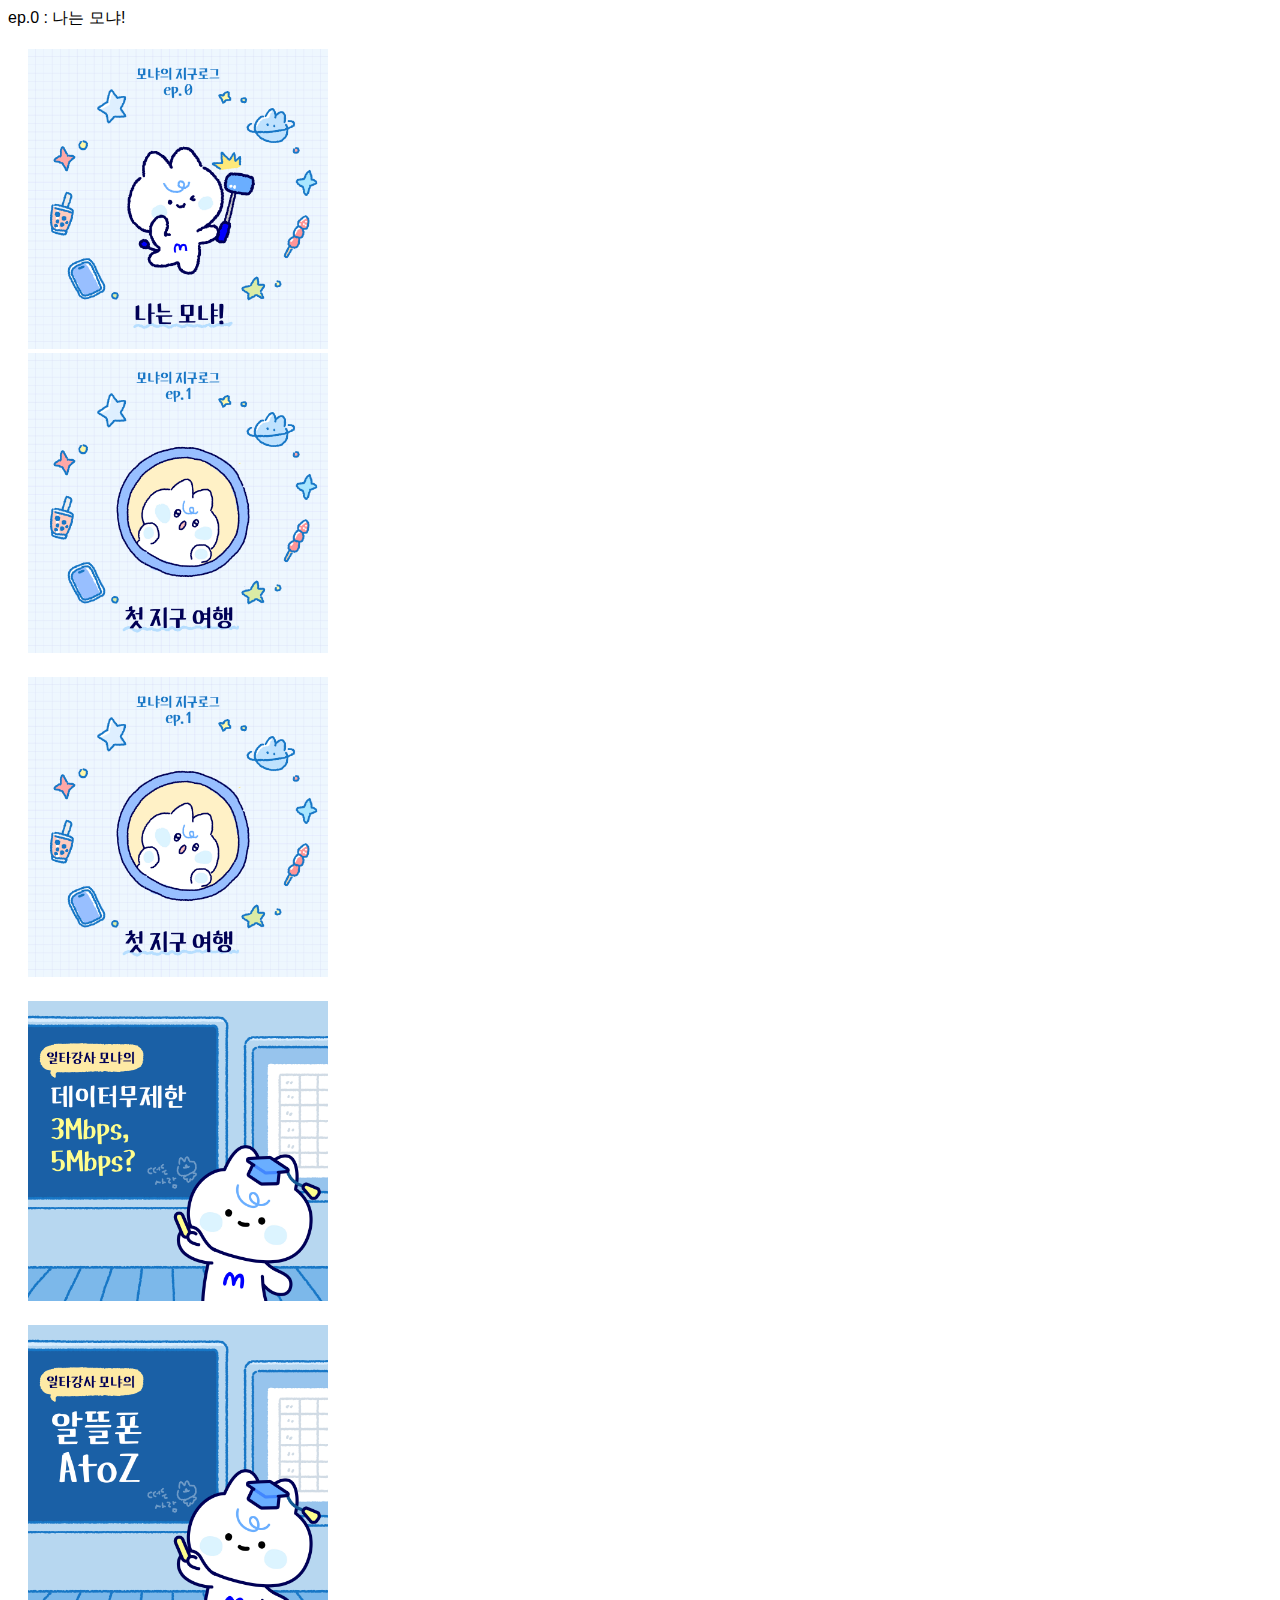
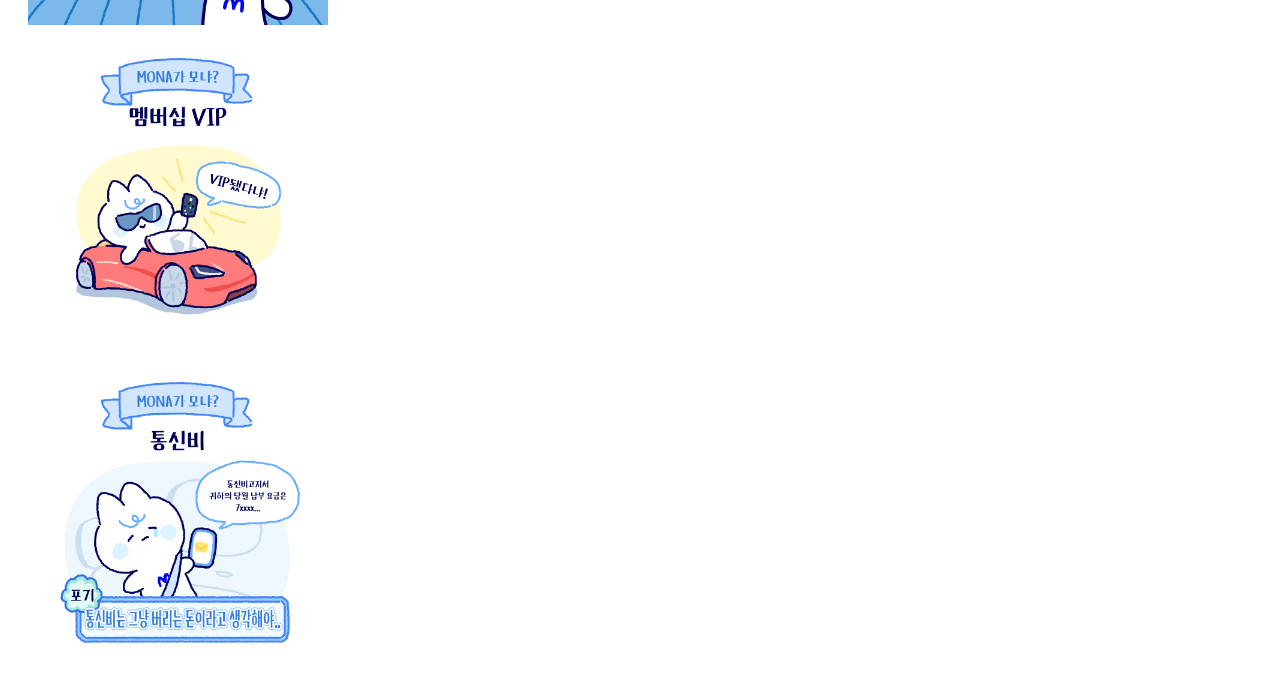
==== index.html @ 95d63085 "INIT COMMIT" ====
<!DOCTYPE html>
<html lang="en">
<head>
    <meta charset="UTF-8">
    <meta name="viewport" content="width=device-width, initial-scale=1.0">
    <link rel="stylesheet" href="styles.css">
    <title>페이지 1</title>
</head>
<body>
    <div>ep.0 : 나는 모냐!</div>
    <div class="thumbnail" onclick="goToPage2('epi0.html')">
        <img id="image" src="./카드뉴스 결과물/230911_모냐의지구로그_00/230911_모냐의지구로그_00_00.jpg" alt="썸네일 1">
        <img id="image" src="./카드뉴스 결과물/230911_모냐의지구로그_01/230911_모냐의지구로그_01_00.jpg" alt="썸네일 2">

    </div>
    <div class="thumbnail" onclick="goToPage2('epi1.html')">
        <img id="image" src="./카드뉴스 결과물/230911_모냐의지구로그_01/230911_모냐의지구로그_01_00.jpg" alt="썸네일 2">
    </div>
    <div class="thumbnail" onclick="goToPage2('epi2.html')">
        <img id="image" src="./카드뉴스 결과물/230911_일타강사모냐_데이터속도/230911_일타강사모냐_데이터속도_00.jpg" alt="썸네일 2">
    </div>
    <div class="thumbnail" onclick="goToPage2('epi3.html')">
        <img id="image" src="./카드뉴스 결과물/230911_일타강사모냐_알뜰폰AtoZ/230911_일타강사모냐_알뜰폰AtoZ_00.jpg" alt="썸네일 2">
    </div>
    <div class="thumbnail" onclick="goToPage2('epi4.html')">
        <img id="image" src="./카드뉴스 결과물/230912_모나가모냐_멤버십VIP/230912_MONA가모냐_멤버십VIP_00.jpg" alt="썸네일 2">
    </div>
    <div class="thumbnail" onclick="goToPage2('epi5.html')">
        <img id="image" src="./카드뉴스 결과물/230912_모나가모냐_통신비/230912_MONA가모냐_통신비_00.jpg" alt="썸네일 2">
    </div>

    <script src="script.js"></script>
</body>
</html>
---- styles.css ----
/* 공통 스타일 */
body {
    font-family: Arial, sans-serif;
}

/* 페이지 1 스타일 */
.thumbnail {
    cursor: pointer;
    width: 100px; /* 원하는 너비로 설정 */
    height: auto; /* 가로 비율을 유지하면서 이미지의 높이 조정 */
    margin: 20px;
}

#image {
    width: 300px;
    height: 300px;
}
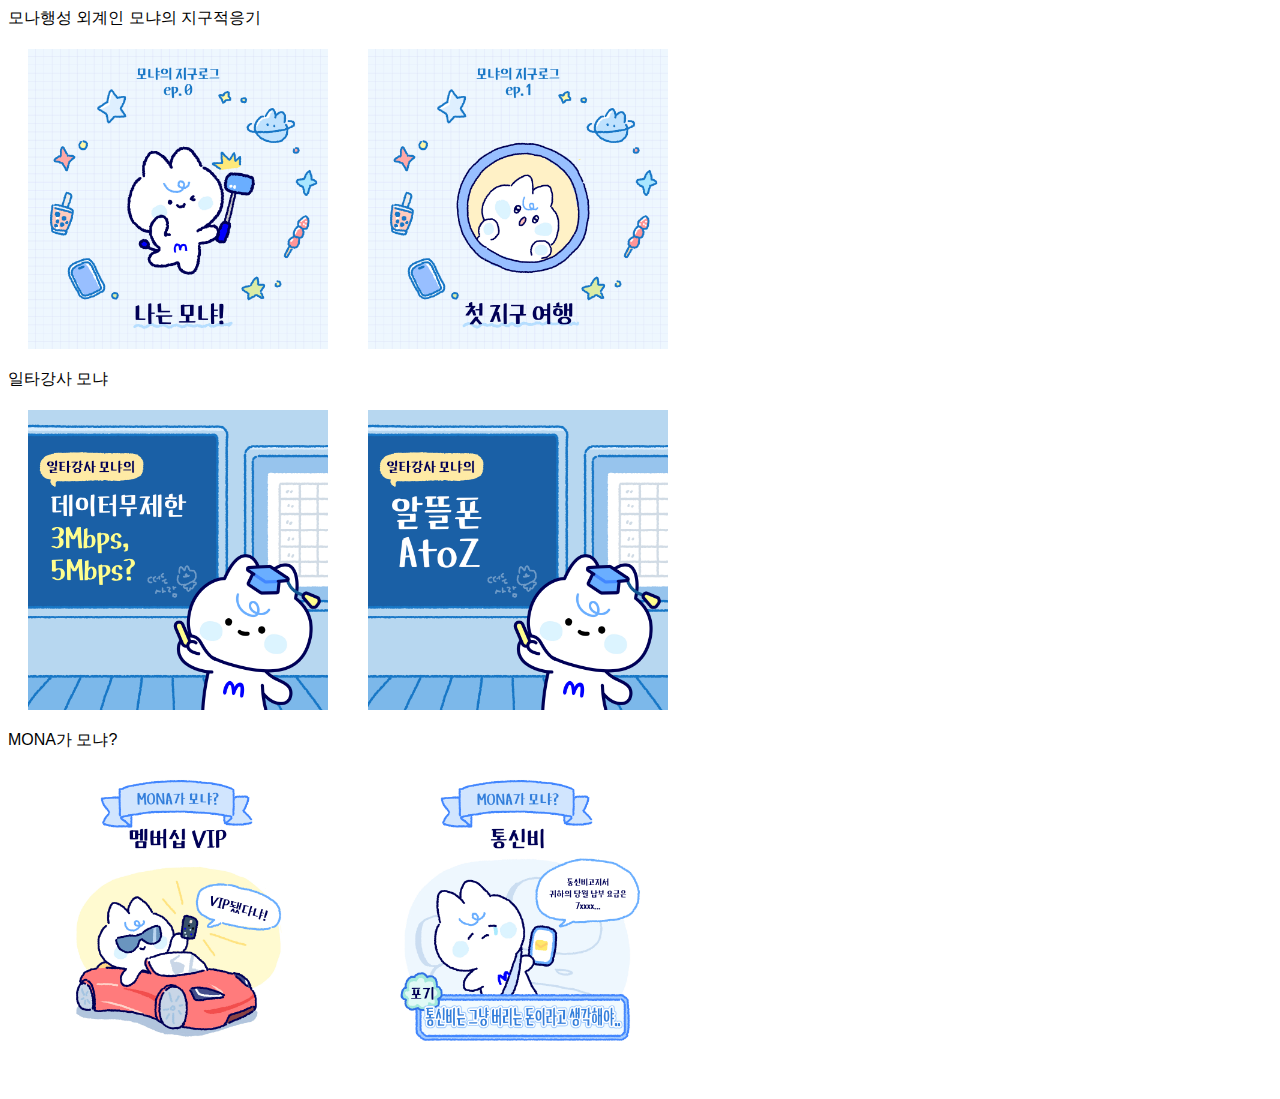
==== commit f07f605d: "[fix] 메인 페이지" ====
--- a/index.html
+++ b/index.html
@@ -7,26 +7,22 @@
     <title>페이지 1</title>
 </head>
 <body>
-    <div>ep.0 : 나는 모냐!</div>
-    <div class="thumbnail" onclick="goToPage2('epi0.html')">
-        <img id="image" src="./카드뉴스 결과물/230911_모냐의지구로그_00/230911_모냐의지구로그_00_00.jpg" alt="썸네일 1">
-        <img id="image" src="./카드뉴스 결과물/230911_모냐의지구로그_01/230911_모냐의지구로그_01_00.jpg" alt="썸네일 2">
+    <div>모나행성 외계인 모냐의 지구적응기</div>
+    <div class="thumbnail">
+        <img id="image" onclick="goToPage2('epi0.html')" src="./카드뉴스 결과물/230911_모냐의지구로그_00/230911_모냐의지구로그_00_00.jpg" alt="썸네일 1">
+        <img id="image" onclick="goToPage2('epi1.html')" src="./카드뉴스 결과물/230911_모냐의지구로그_01/230911_모냐의지구로그_01_00.jpg" alt="썸네일 2">
 
     </div>
-    <div class="thumbnail" onclick="goToPage2('epi1.html')">
-        <img id="image" src="./카드뉴스 결과물/230911_모냐의지구로그_01/230911_모냐의지구로그_01_00.jpg" alt="썸네일 2">
+    <div>일타강사 모냐</div>
+    <div class="thumbnail">
+        <img id="image" onclick="goToPage2('epi2.html')" src="./카드뉴스 결과물/230911_일타강사모냐_데이터속도/230911_일타강사모냐_데이터속도_00.jpg" alt="썸네일 2">
+        <img id="image" onclick="goToPage2('epi3.html')" src="./카드뉴스 결과물/230911_일타강사모냐_알뜰폰AtoZ/230911_일타강사모냐_알뜰폰AtoZ_00.jpg" alt="썸네일 2">
     </div>
-    <div class="thumbnail" onclick="goToPage2('epi2.html')">
-        <img id="image" src="./카드뉴스 결과물/230911_일타강사모냐_데이터속도/230911_일타강사모냐_데이터속도_00.jpg" alt="썸네일 2">
-    </div>
-    <div class="thumbnail" onclick="goToPage2('epi3.html')">
-        <img id="image" src="./카드뉴스 결과물/230911_일타강사모냐_알뜰폰AtoZ/230911_일타강사모냐_알뜰폰AtoZ_00.jpg" alt="썸네일 2">
-    </div>
-    <div class="thumbnail" onclick="goToPage2('epi4.html')">
-        <img id="image" src="./카드뉴스 결과물/230912_모나가모냐_멤버십VIP/230912_MONA가모냐_멤버십VIP_00.jpg" alt="썸네일 2">
-    </div>
-    <div class="thumbnail" onclick="goToPage2('epi5.html')">
-        <img id="image" src="./카드뉴스 결과물/230912_모나가모냐_통신비/230912_MONA가모냐_통신비_00.jpg" alt="썸네일 2">
+    
+    <div>MONA가 모냐?</div>
+    <div class="thumbnail">
+        <img id="image" onclick="goToPage2('epi4.html')" src="./카드뉴스 결과물/230912_모나가모냐_멤버십VIP/230912_MONA가모냐_멤버십VIP_00.jpg" alt="썸네일 2">
+        <img id="image" onclick="goToPage2('epi5.html')" src="./카드뉴스 결과물/230912_모나가모냐_통신비/230912_MONA가모냐_통신비_00.jpg" alt="썸네일 2">
     </div>
 
     <script src="script.js"></script>
--- a/styles.css
+++ b/styles.css
@@ -5,13 +5,11 @@
 
 /* 페이지 1 스타일 */
 .thumbnail {
-    cursor: pointer;
-    width: 100px; /* 원하는 너비로 설정 */
-    height: auto; /* 가로 비율을 유지하면서 이미지의 높이 조정 */
-    margin: 20px;
+    display: flex;
 }
 
 #image {
+    margin: 20px;
     width: 300px;
     height: 300px;
 }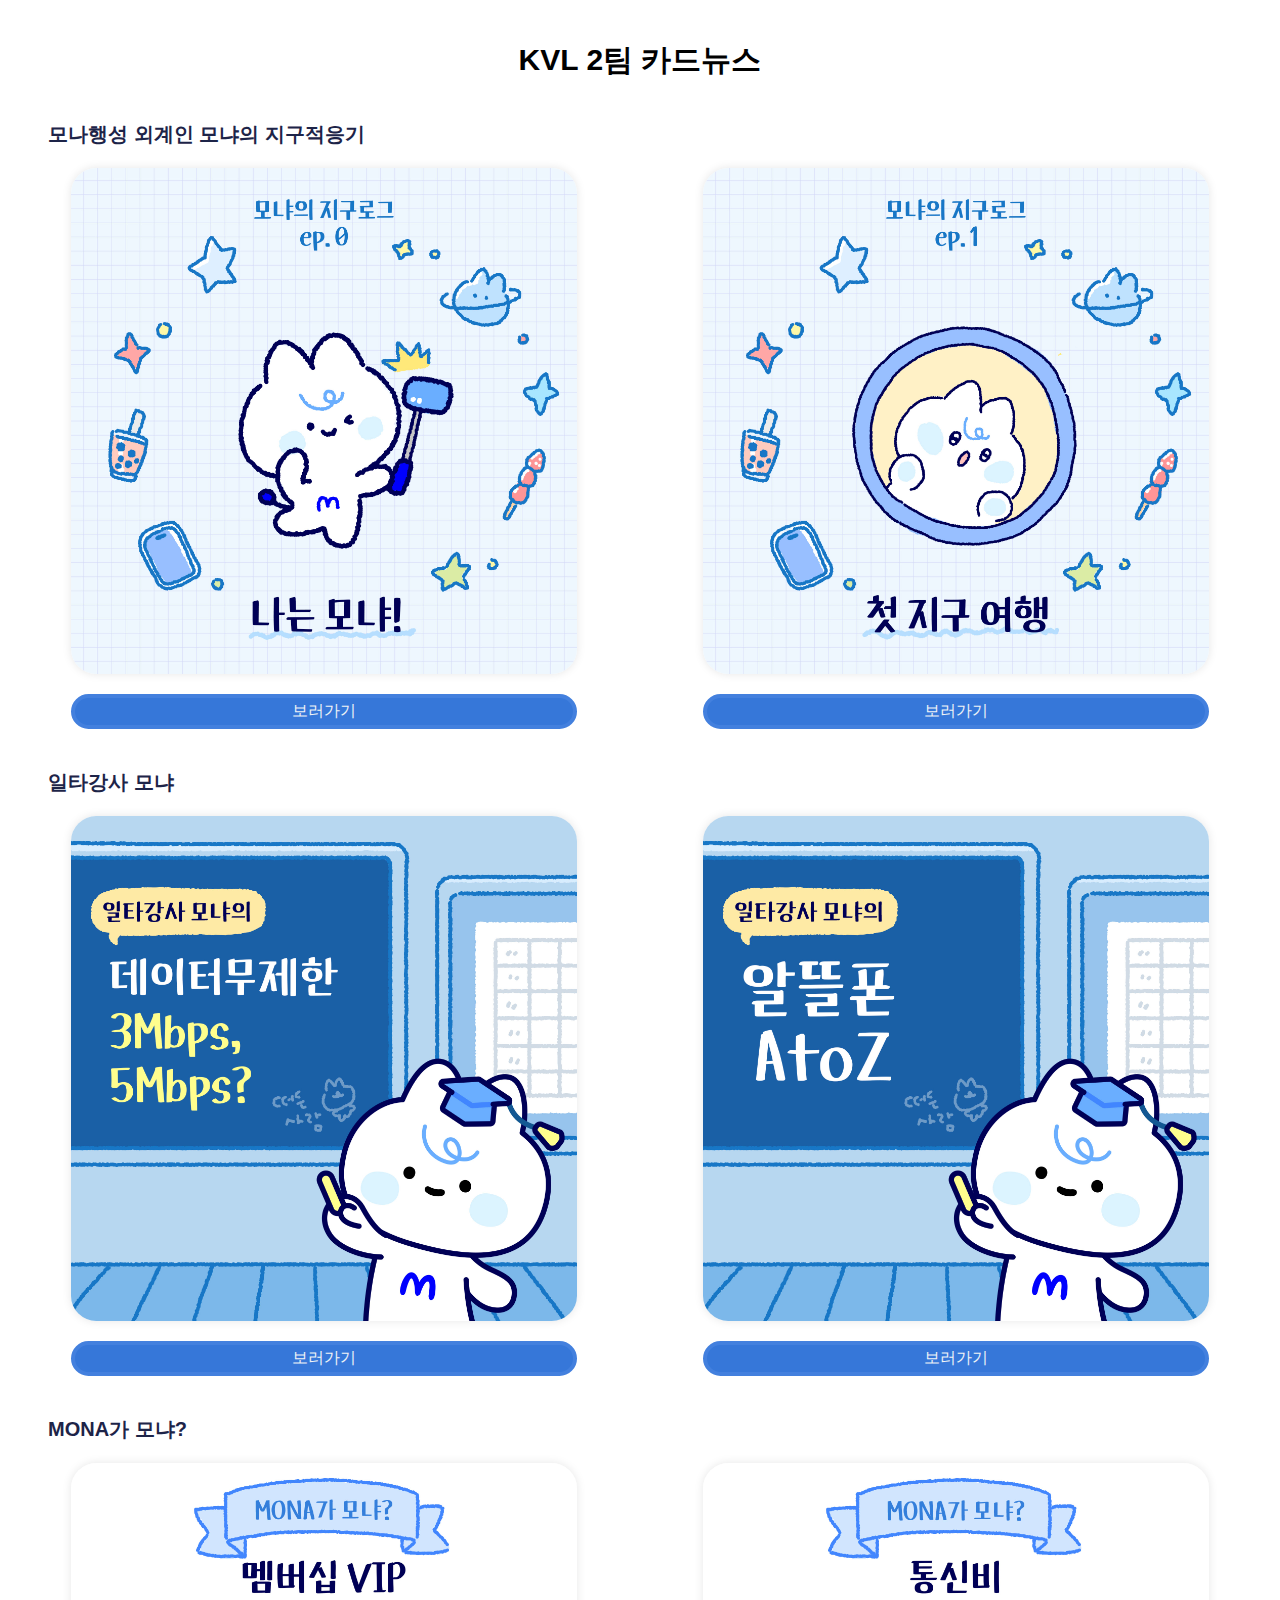
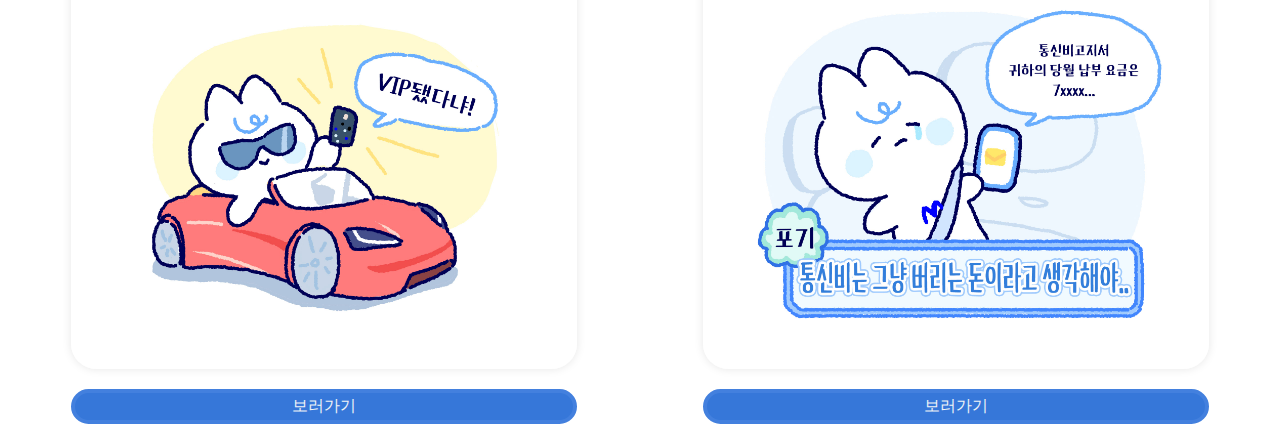
==== commit 61b1c631: "[feat] 메인 페이지 UI 수정 및 제목 추가" ====
--- a/index.html
+++ b/index.html
@@ -4,25 +4,44 @@
     <meta charset="UTF-8">
     <meta name="viewport" content="width=device-width, initial-scale=1.0">
     <link rel="stylesheet" href="styles.css">
-    <title>페이지 1</title>
+    <title>2023 KVL 2팀 카드뉴스</title>
 </head>
 <body>
-    <div>모나행성 외계인 모냐의 지구적응기</div>
+    <div class="title">KVL 2팀 카드뉴스</div>
+
+    <div class="subtitle">모나행성 외계인 모냐의 지구적응기</div>
     <div class="thumbnail">
-        <img id="image" onclick="goToPage2('epi0.html')" src="./카드뉴스 결과물/230911_모냐의지구로그_00/230911_모냐의지구로그_00_00.jpg" alt="썸네일 1">
-        <img id="image" onclick="goToPage2('epi1.html')" src="./카드뉴스 결과물/230911_모냐의지구로그_01/230911_모냐의지구로그_01_00.jpg" alt="썸네일 2">
-
+        <div class="thumbnail-block">
+            <img id="image" onclick="goToPage2('epi0.html')" src="./카드뉴스 결과물/230911_모냐의지구로그_00/230911_모냐의지구로그_00_00.jpg" alt="썸네일 1">
+            <button id="move-page-button" onclick="goToPage2('epi0.html')">보러가기</button>
+        </div>
+        <div class="thumbnail-block">
+            <img id="image" onclick="goToPage2('epi1.html')" src="./카드뉴스 결과물/230911_모냐의지구로그_01/230911_모냐의지구로그_01_00.jpg" alt="썸네일 2">
+            <button id="move-page-button" onclick="goToPage2('epi1.html')">보러가기</button>
+        </div>
     </div>
-    <div>일타강사 모냐</div>
+    <div class="subtitle">일타강사 모냐</div>
     <div class="thumbnail">
-        <img id="image" onclick="goToPage2('epi2.html')" src="./카드뉴스 결과물/230911_일타강사모냐_데이터속도/230911_일타강사모냐_데이터속도_00.jpg" alt="썸네일 2">
+        <div class="thumbnail-block">
+            <img id="image" onclick="goToPage2('epi2.html')" src="./카드뉴스 결과물/230911_일타강사모냐_데이터속도/230911_일타강사모냐_데이터속도_00.jpg" alt="썸네일 2">
+            <button id="move-page-button" onclick="goToPage2('epi2.html')">보러가기</button>
+        </div>
+        <div class="thumbnail-block">
         <img id="image" onclick="goToPage2('epi3.html')" src="./카드뉴스 결과물/230911_일타강사모냐_알뜰폰AtoZ/230911_일타강사모냐_알뜰폰AtoZ_00.jpg" alt="썸네일 2">
+        <button id="move-page-button">보러가기</button>
+    </div>
     </div>
     
-    <div>MONA가 모냐?</div>
+    <div class="subtitle">MONA가 모냐?</div>
     <div class="thumbnail">
-        <img id="image" onclick="goToPage2('epi4.html')" src="./카드뉴스 결과물/230912_모나가모냐_멤버십VIP/230912_MONA가모냐_멤버십VIP_00.jpg" alt="썸네일 2">
-        <img id="image" onclick="goToPage2('epi5.html')" src="./카드뉴스 결과물/230912_모나가모냐_통신비/230912_MONA가모냐_통신비_00.jpg" alt="썸네일 2">
+        <div class="thumbnail-block">
+            <img id="image" onclick="goToPage2('epi4.html')" src="./카드뉴스 결과물/230912_모나가모냐_멤버십VIP/230912_MONA가모냐_멤버십VIP_00.jpg" alt="썸네일 2">
+            <button id="move-page-button" onclick="goToPage2('epi4.html')">보러가기</button>
+        </div>
+        <div class="thumbnail-block">
+            <img id="image" onclick="goToPage2('epi5.html')" src="./카드뉴스 결과물/230912_모나가모냐_통신비/230912_MONA가모냐_통신비_00.jpg" alt="썸네일 2">
+            <button id="move-page-button" onclick="goToPage2('epi5.html')">보러가기</button>
+        </div>
     </div>
 
     <script src="script.js"></script>
--- a/styles.css
+++ b/styles.css
@@ -3,13 +3,55 @@
     font-family: Arial, sans-serif;
 }
 
-/* 페이지 1 스타일 */
 .thumbnail {
     display: flex;
 }
 
 #image {
-    margin: 20px;
-    width: 300px;
-    height: 300px;
+    margin: 20px 0px;
+    width: 80%;
+    height: auto;
+    box-shadow: 0px 0px 10px rgba(0, 0, 0, 0.1);
+    border-radius: 5%;
+}
+
+.title {
+    text-align: center;
+    margin: 40px;
+    font-family: "Noto Sans KR", sans-serif;
+    font-size: 30px;
+    font-weight: 700;
+}
+
+.subtitle {
+    margin: 40px 0px 0px 40px;
+    font-family: "Noto Sans KR", sans-serif;
+    font-size: 20px;
+    font-weight: 600;
+    color: #1D2448;
+}
+
+.thumbnail-block {
+    display: flex;
+    flex-direction: column;
+    align-items: center;
+    justify-content: center; 
+}
+
+#move-page-button {
+    background-color: #3677D9;
+    border: 4px solid #4380DE;
+
+    width: 80%;
+    height: 35px;
+    border-radius: 35px;
+
+    color: #EFF3F6;
+    text-align: center;
+    font-size: 16px;
+    font-family: "Noto Sans KR", sans-serif;
+    font-weight: 500;
+    line-height: normal;
+
+    cursor: pointer;
 }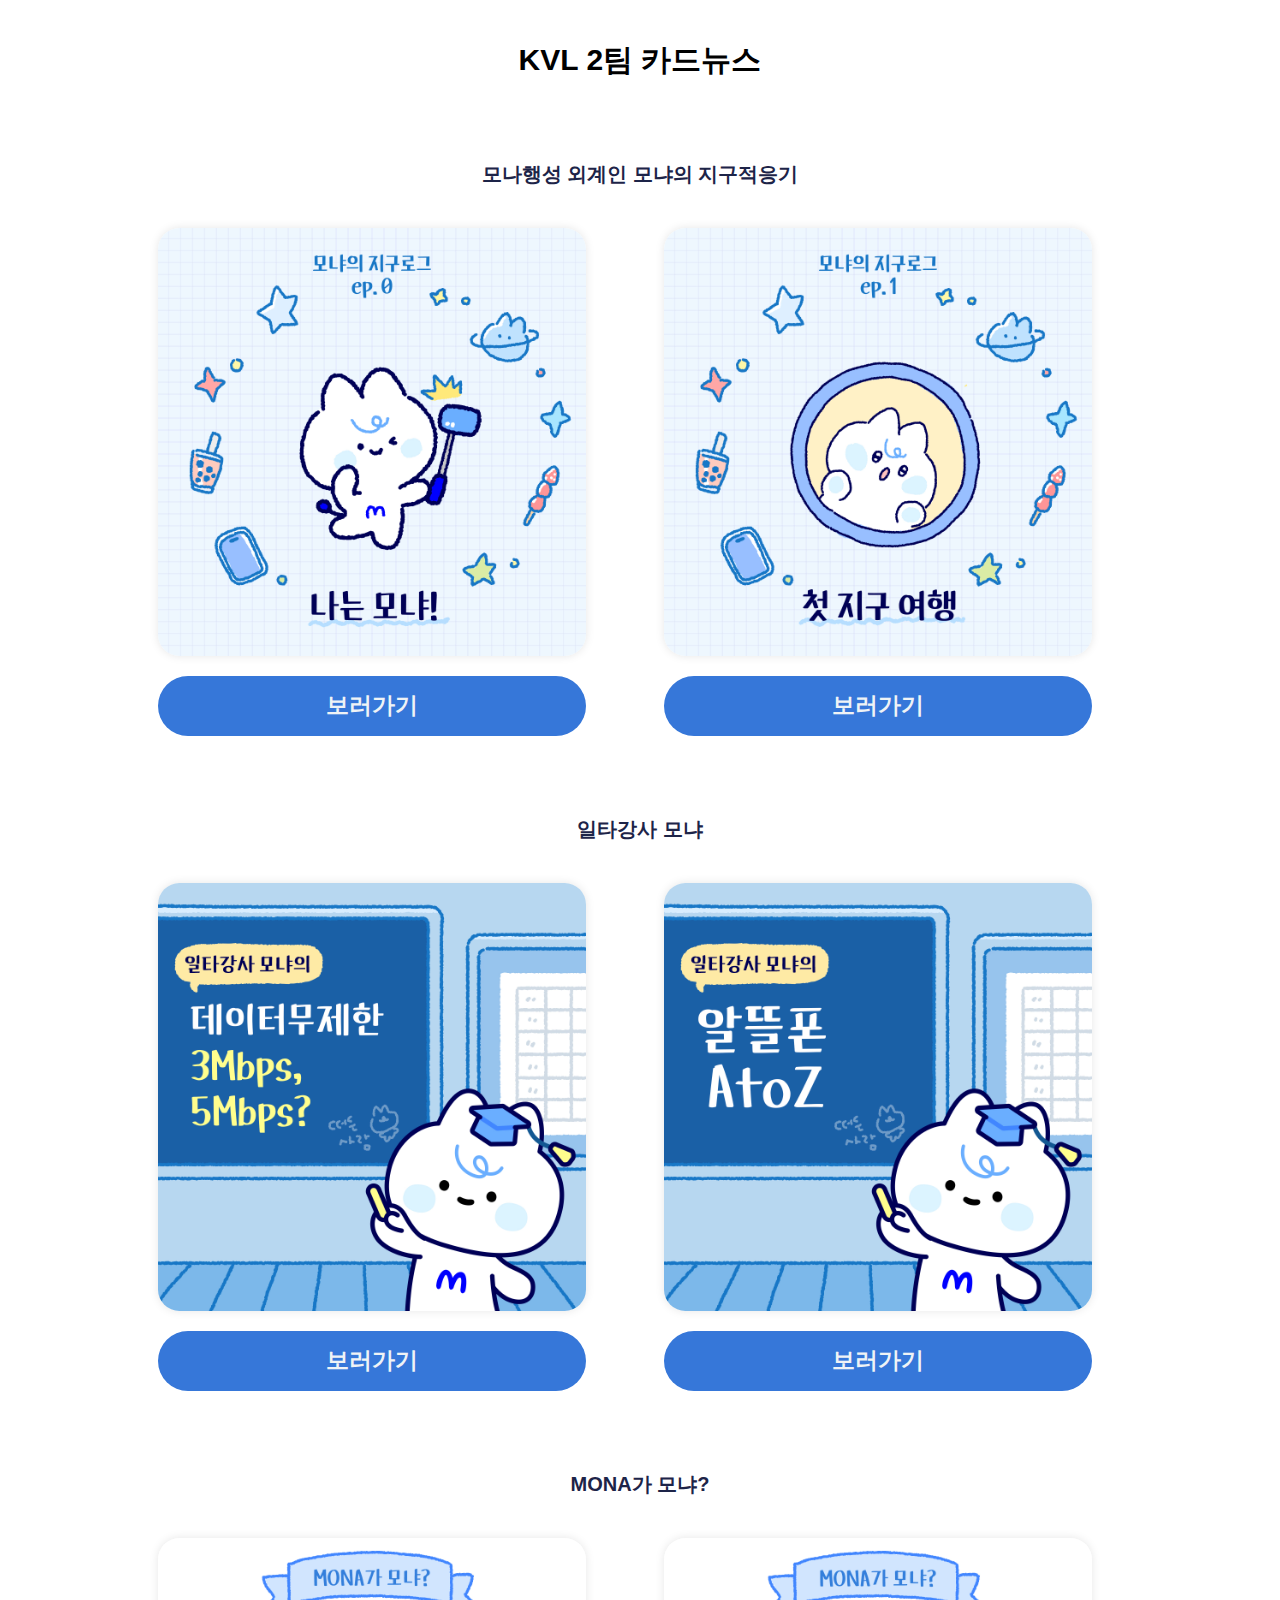
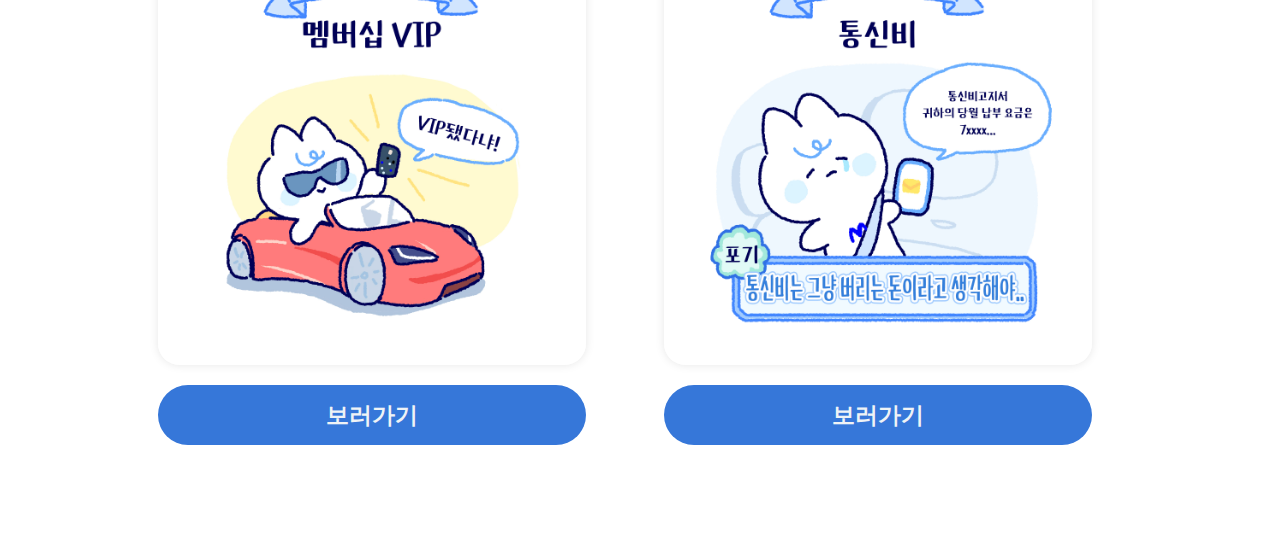
==== commit eaacd2e0: "[fix] 메인페이지 > 카드4 버튼 버그 수정" ====
--- a/index.html
+++ b/index.html
@@ -28,7 +28,7 @@
         </div>
         <div class="thumbnail-block">
         <img id="image" onclick="goToPage2('epi3.html')" src="./카드뉴스 결과물/230911_일타강사모냐_알뜰폰AtoZ/230911_일타강사모냐_알뜰폰AtoZ_00.jpg" alt="썸네일 2">
-        <button id="move-page-button">보러가기</button>
+        <button id="move-page-button" onclick="goToPage2('epi3.html')">보러가기</button>
     </div>
     </div>
     
--- a/styles.css
+++ b/styles.css
@@ -1,15 +1,18 @@
 /* 공통 스타일 */
 body {
-    font-family: Arial, sans-serif;
+    margin-bottom: 100px;
 }
 
 .thumbnail {
     display: flex;
+
+    margin-left: 10%;
+    margin-right: 10%;
 }
 
 #image {
     margin: 20px 0px;
-    width: 80%;
+    width: 90%;
     height: auto;
     box-shadow: 0px 0px 10px rgba(0, 0, 0, 0.1);
     border-radius: 5%;
@@ -24,7 +27,8 @@
 }
 
 .subtitle {
-    margin: 40px 0px 0px 40px;
+    text-align: center;
+    margin: 80px 0px 20px 00px;
     font-family: "Noto Sans KR", sans-serif;
     font-size: 20px;
     font-weight: 600;
@@ -36,22 +40,91 @@
     flex-direction: column;
     align-items: center;
     justify-content: center; 
+
+    margin-right: 3%;
 }
 
 #move-page-button {
     background-color: #3677D9;
-    border: 4px solid #4380DE;
+    border: 0px;
 
-    width: 80%;
-    height: 35px;
+    width: 90%;
+    height: 60px;
     border-radius: 35px;
 
     color: #EFF3F6;
     text-align: center;
-    font-size: 16px;
+    font-size: 23px;
     font-family: "Noto Sans KR", sans-serif;
-    font-weight: 500;
+    font-weight: 600;
     line-height: normal;
 
     cursor: pointer;
+}
+
+#move-page-button:hover {
+    background-color: #EFF3F6;
+    border: 0px;
+    border: 3px solid #3677D9;
+
+    width: 90%;
+    height: 60px;
+    border-radius: 35px;
+
+    color: #3677D9;
+    text-align: center;
+    font-size: 23px;
+    font-family: "Noto Sans KR", sans-serif;
+    font-weight: 600;
+    line-height: normal;
+
+    cursor: pointer;
+}
+
+/* 화면 너비가 600px 이하일 때 버튼을 위아래로 배치 */
+@media (max-width: 600px) {
+    .subtitle {
+        margin: 40px 0px 0px 20px;
+        font-family: "Noto Sans KR", sans-serif;
+        font-size: 20px;
+        font-weight: 600;
+        color: #1D2448;
+    }
+
+    #move-page-button {
+        background-color: #3677D9;
+        border: 0px;
+    
+        width: 100%;
+        height: 35px;
+        border-radius: 35px;
+    
+        color: #EFF3F6;
+        text-align: center;
+        font-size: 15px;
+        font-family: "Noto Sans KR", sans-serif;
+        font-weight: 500;
+        line-height: normal;
+    
+        cursor: pointer;
+    }
+
+    #move-page-button:hover {
+        background-color: #EFF3F6;
+        border: 0px;
+        border: 3px solid #3677D9;
+    
+        width: 100%;
+        height: 35px;
+        border-radius: 35px;
+    
+        color: #3677D9;
+        text-align: center;
+        font-size: 15px;
+        font-family: "Noto Sans KR", sans-serif;
+        font-weight: 500;
+        line-height: normal;
+    
+        cursor: pointer;
+    }
 }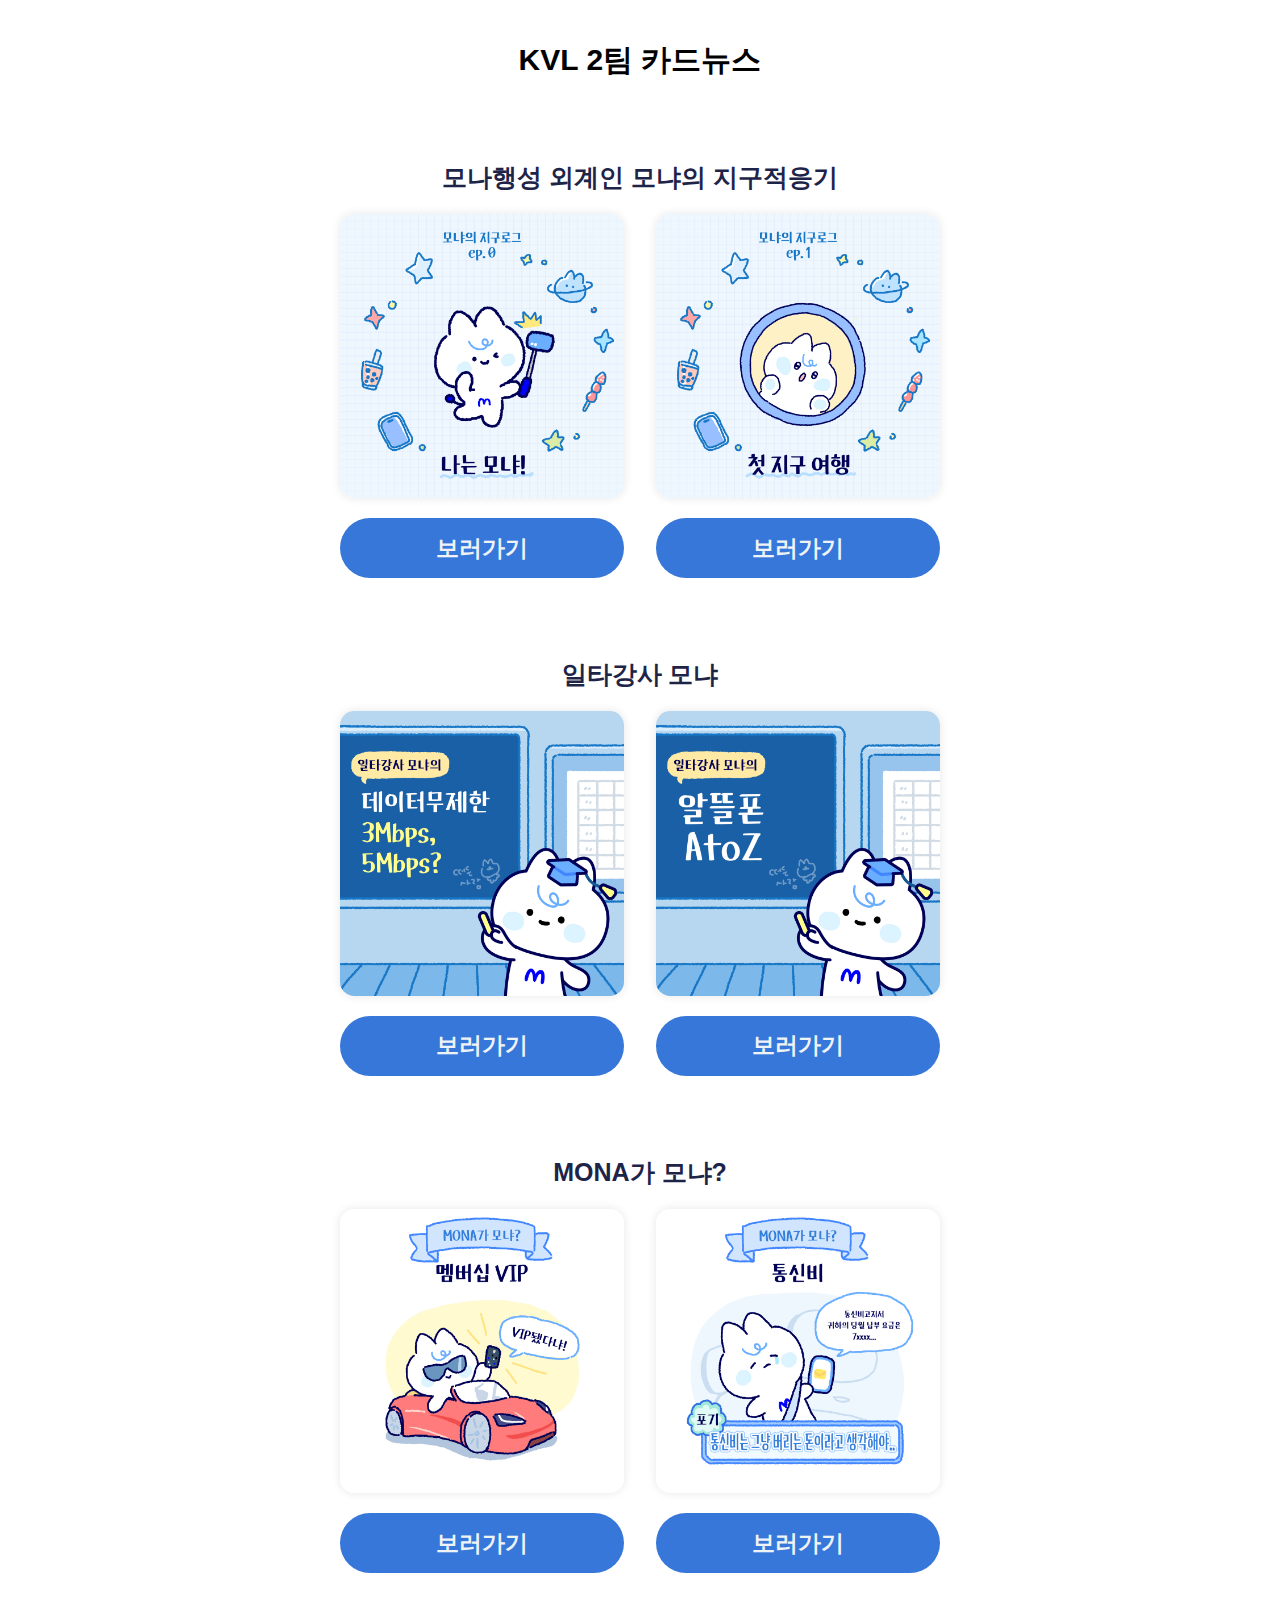
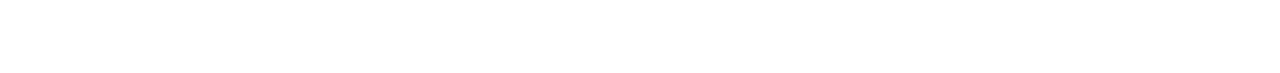
==== commit e5b8cbbe: "[fix] 메인  > 썸네일 간격 설정" ====
--- a/index.html
+++ b/index.html
@@ -11,36 +11,42 @@
 
     <div class="subtitle">모나행성 외계인 모냐의 지구적응기</div>
     <div class="thumbnail">
-        <div class="thumbnail-block">
-            <img id="image" onclick="goToPage2('epi0.html')" src="./카드뉴스 결과물/230911_모냐의지구로그_00/230911_모냐의지구로그_00_00.jpg" alt="썸네일 1">
-            <button id="move-page-button" onclick="goToPage2('epi0.html')">보러가기</button>
-        </div>
-        <div class="thumbnail-block">
-            <img id="image" onclick="goToPage2('epi1.html')" src="./카드뉴스 결과물/230911_모냐의지구로그_01/230911_모냐의지구로그_01_00.jpg" alt="썸네일 2">
-            <button id="move-page-button" onclick="goToPage2('epi1.html')">보러가기</button>
+        <div class="thumbnail-block-container">
+            <div class="thumbnail-block">
+                <img id="image" onclick="goToPage2('epi0.html')" src="./카드뉴스 결과물/230911_모냐의지구로그_00/230911_모냐의지구로그_00_00.jpg" alt="썸네일 1">
+                <button id="move-page-button" onclick="goToPage2('epi0.html')">보러가기</button>
+            </div>
+            <div class="thumbnail-block">
+                <img id="image" onclick="goToPage2('epi1.html')" src="./카드뉴스 결과물/230911_모냐의지구로그_01/230911_모냐의지구로그_01_00.jpg" alt="썸네일 2">
+                <button id="move-page-button" onclick="goToPage2('epi1.html')">보러가기</button>
+            </div>
         </div>
     </div>
     <div class="subtitle">일타강사 모냐</div>
     <div class="thumbnail">
-        <div class="thumbnail-block">
-            <img id="image" onclick="goToPage2('epi2.html')" src="./카드뉴스 결과물/230911_일타강사모냐_데이터속도/230911_일타강사모냐_데이터속도_00.jpg" alt="썸네일 2">
-            <button id="move-page-button" onclick="goToPage2('epi2.html')">보러가기</button>
+            <div class="thumbnail-block-container">
+            <div class="thumbnail-block">
+                <img id="image" onclick="goToPage2('epi2.html')" src="./카드뉴스 결과물/230911_일타강사모냐_데이터속도/230911_일타강사모냐_데이터속도_00.jpg" alt="썸네일 2">
+                <button id="move-page-button" onclick="goToPage2('epi2.html')">보러가기</button>
+            </div>
+            <div class="thumbnail-block">
+            <img id="image" onclick="goToPage2('epi3.html')" src="./카드뉴스 결과물/230911_일타강사모냐_알뜰폰AtoZ/230911_일타강사모냐_알뜰폰AtoZ_00.jpg" alt="썸네일 2">
+            <button id="move-page-button" onclick="goToPage2('epi3.html')">보러가기</button>
         </div>
-        <div class="thumbnail-block">
-        <img id="image" onclick="goToPage2('epi3.html')" src="./카드뉴스 결과물/230911_일타강사모냐_알뜰폰AtoZ/230911_일타강사모냐_알뜰폰AtoZ_00.jpg" alt="썸네일 2">
-        <button id="move-page-button" onclick="goToPage2('epi3.html')">보러가기</button>
-    </div>
+        </div>
     </div>
     
     <div class="subtitle">MONA가 모냐?</div>
     <div class="thumbnail">
-        <div class="thumbnail-block">
-            <img id="image" onclick="goToPage2('epi4.html')" src="./카드뉴스 결과물/230912_모나가모냐_멤버십VIP/230912_MONA가모냐_멤버십VIP_00.jpg" alt="썸네일 2">
-            <button id="move-page-button" onclick="goToPage2('epi4.html')">보러가기</button>
-        </div>
-        <div class="thumbnail-block">
-            <img id="image" onclick="goToPage2('epi5.html')" src="./카드뉴스 결과물/230912_모나가모냐_통신비/230912_MONA가모냐_통신비_00.jpg" alt="썸네일 2">
-            <button id="move-page-button" onclick="goToPage2('epi5.html')">보러가기</button>
+        <div class="thumbnail-block-container">
+            <div class="thumbnail-block">
+                <img id="image" onclick="goToPage2('epi4.html')" src="./카드뉴스 결과물/230912_모나가모냐_멤버십VIP/230912_MONA가모냐_멤버십VIP_00.jpg" alt="썸네일 2">
+                <button id="move-page-button" onclick="goToPage2('epi4.html')">보러가기</button>
+            </div>
+            <div class="thumbnail-block">
+                <img id="image" onclick="goToPage2('epi5.html')" src="./카드뉴스 결과물/230912_모나가모냐_통신비/230912_MONA가모냐_통신비_00.jpg" alt="썸네일 2">
+                <button id="move-page-button" onclick="goToPage2('epi5.html')">보러가기</button>
+            </div>
         </div>
     </div>
 
--- a/styles.css
+++ b/styles.css
@@ -5,9 +5,9 @@
 
 .thumbnail {
     display: flex;
-
-    margin-left: 10%;
-    margin-right: 10%;
+    flex-direction: column;
+    align-items: center;
+    justify-content: center; 
 }
 
 #image {
@@ -28,11 +28,19 @@
 
 .subtitle {
     text-align: center;
-    margin: 80px 0px 20px 00px;
+    margin: 80px 0px 0px 00px;
     font-family: "Noto Sans KR", sans-serif;
-    font-size: 20px;
-    font-weight: 600;
+    font-size: 25px;
+    font-weight: 700;
     color: #1D2448;
+}
+
+.thumbnail-block-container {
+    display: flex;
+    justify-content: center;
+    align-items: center;
+
+    width: 50%;
 }
 
 .thumbnail-block {
@@ -40,8 +48,6 @@
     flex-direction: column;
     align-items: center;
     justify-content: center; 
-
-    margin-right: 3%;
 }
 
 #move-page-button {
@@ -84,18 +90,26 @@
 /* 화면 너비가 600px 이하일 때 버튼을 위아래로 배치 */
 @media (max-width: 600px) {
     .subtitle {
-        margin: 40px 0px 0px 20px;
+        margin: 40px 0px 0px 0px;
         font-family: "Noto Sans KR", sans-serif;
         font-size: 20px;
-        font-weight: 600;
+        font-weight: 700;
         color: #1D2448;
+    }
+
+    .thumbnail-block-container {
+        display: flex;
+        justify-content: center;
+        align-items: center;
+    
+        width: 70%;
     }
 
     #move-page-button {
         background-color: #3677D9;
         border: 0px;
     
-        width: 100%;
+        width: 90%;
         height: 35px;
         border-radius: 35px;
     
@@ -114,7 +128,7 @@
         border: 0px;
         border: 3px solid #3677D9;
     
-        width: 100%;
+        width: 90%;
         height: 35px;
         border-radius: 35px;
     
